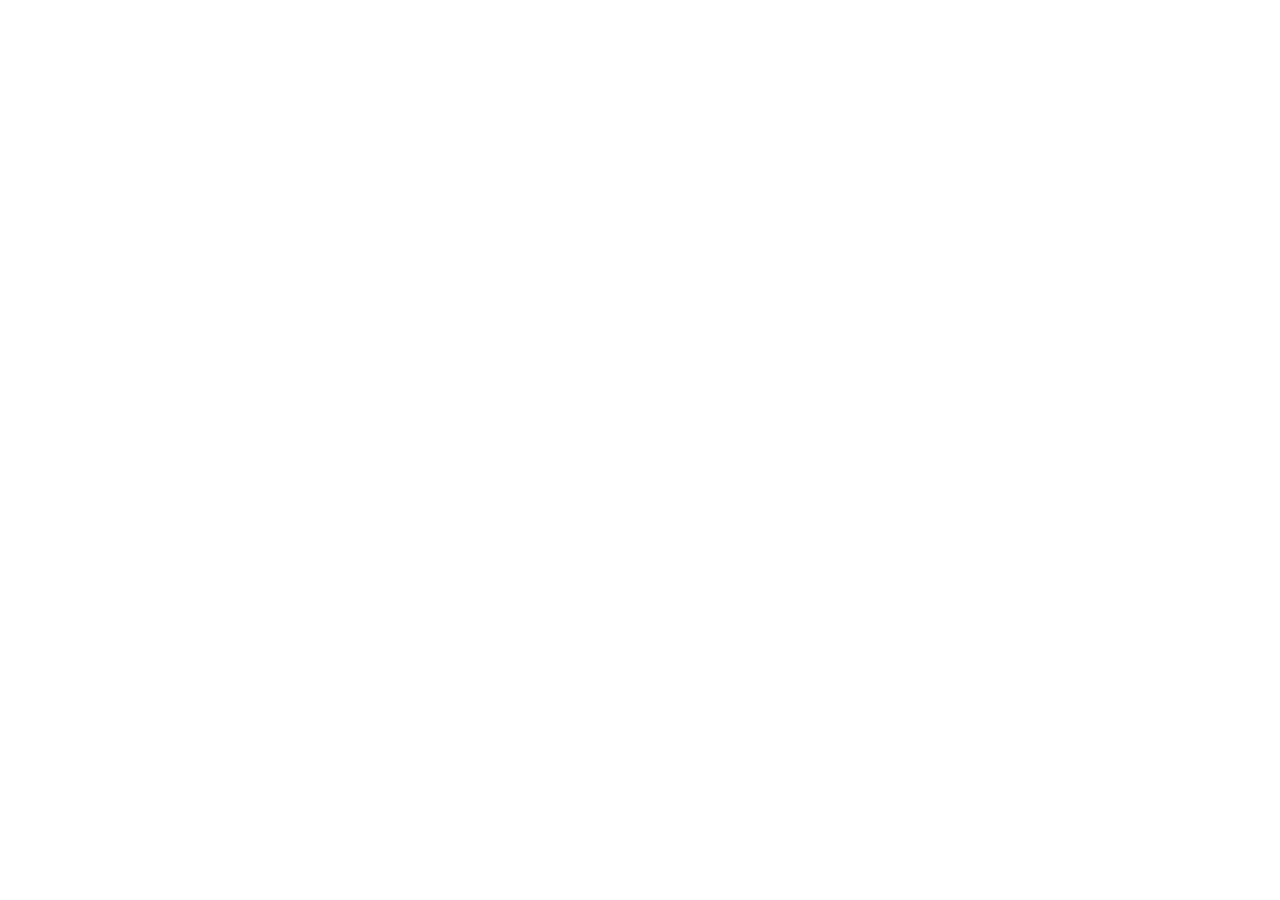
==== Página Inicial/index.html @ a0f32b7b "feat: index and style" ====
<!DOCTYPE html>
<html lang="pt-br">
<head>
    <meta charset="UTF-8">
    <meta name="viewport" content="width=device-width, initial-scale=1.0">
    <title>Rampagers of Shangri-la</title>

    <link rel="stylesheet" href="https://cdn.jsdelivr.net/npm/bootstrap@5.3.8/dist/css/bootstrap.min.css">
    <link rel="stylesheet" href="./style.css">
</head>
<body>
    <header>
    </header>
    
    <body>
    </body>

    <script src="./script.js"></script>
    <script src="https://cdn.jsdelivr.net/npm/bootstrap@5.3.8/dist/js/bootstrap.bundle.min.js"></script>
</body>
</html>
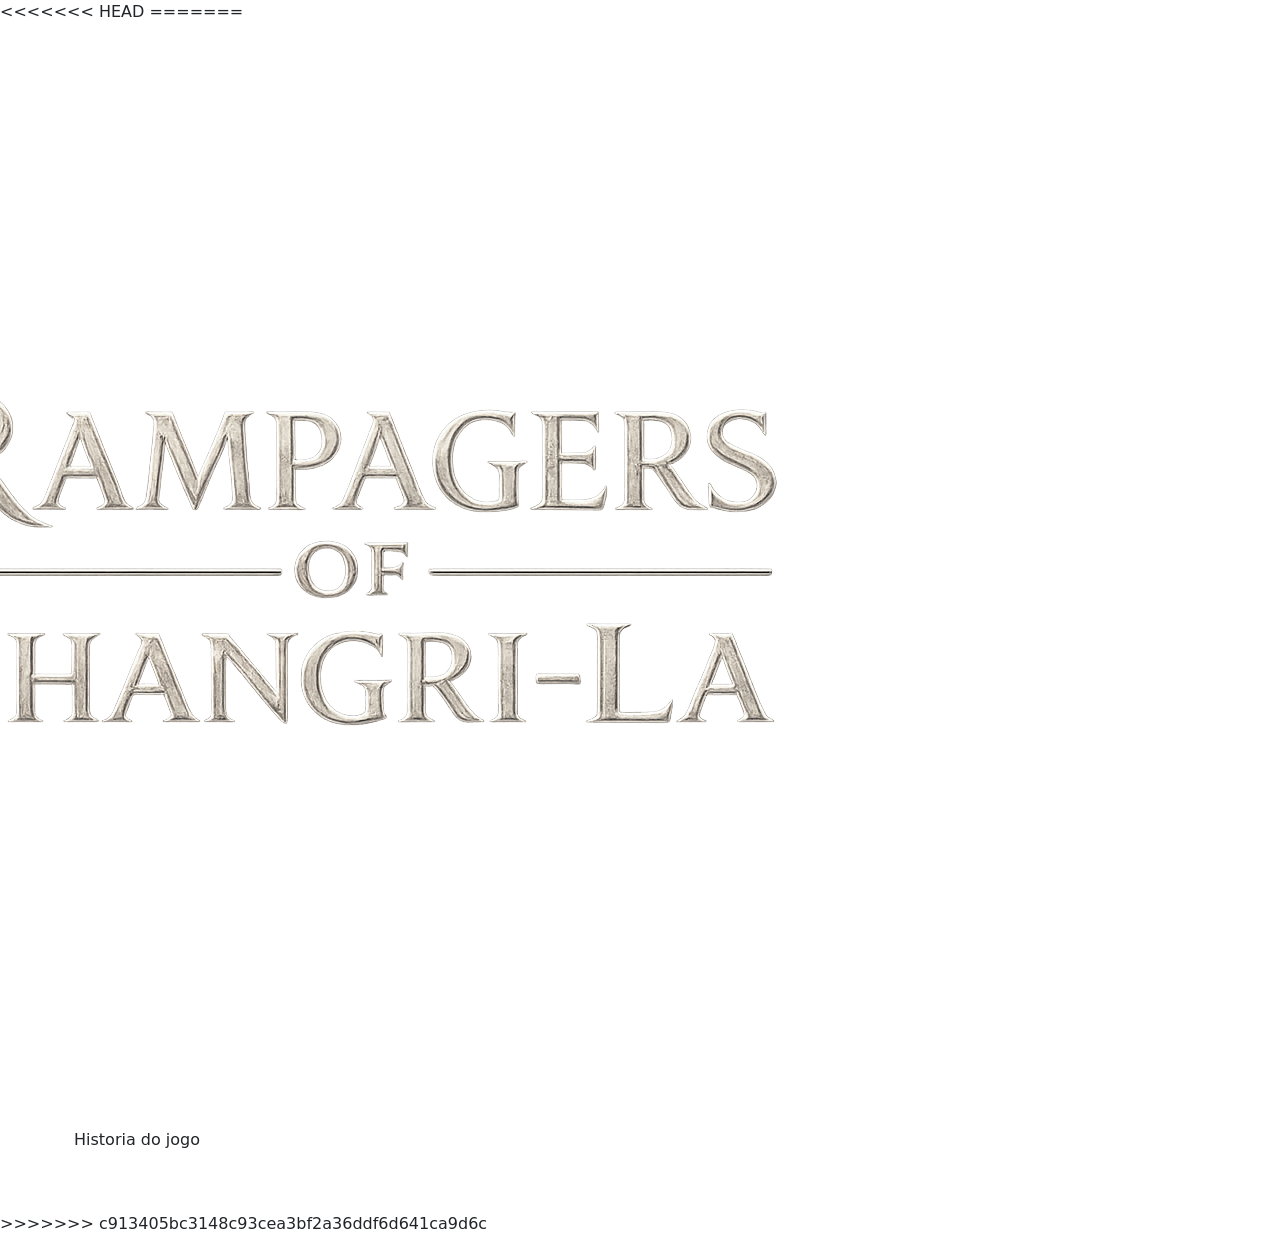
==== commit 8e5d57df: "Merge branch 'main' of https://github.com/Gustavock22/Rampagers-of-Shangri-la" ====
--- a/Página Inicial/index.html
+++ b/Página Inicial/index.html
@@ -13,6 +13,17 @@
     </header>
     
     <body>
+<<<<<<< HEAD
+=======
+        <div class="container">
+            <div class="conteudo">
+                <div class="titulo">
+                    <img class="titulo-logo" src="../Assets/img/Logo_RampegesOfShangri-la.png" alt="">
+                    <span>Historia do jogo</span>
+                </div>
+            </div>
+        </div>
+>>>>>>> c913405bc3148c93cea3bf2a36ddf6d641ca9d6c
     </body>
 
     <script src="./script.js"></script>
--- a/Página Inicial/style.css
+++ b/Página Inicial/style.css
@@ -0,0 +1,27 @@
+.container{
+    margin: 0;
+    display: grid;
+    grid-template-columns: 250px 1fr;
+    grid-template-rows: 80px 1fr 60px;
+
+    grid-template-areas: 
+        "header header"
+        "conteudo titulo"
+        "footer footer";
+}
+
+.conteudo{
+    display: flex;
+    grid-area: conteudo;
+    justify-content: center;
+    align-items: center;
+}
+.titulo{
+    display: flex;
+    grid-area: titulo;
+    flex-direction: column;
+    justify-content: center;
+    align-items: center;
+
+    
+}
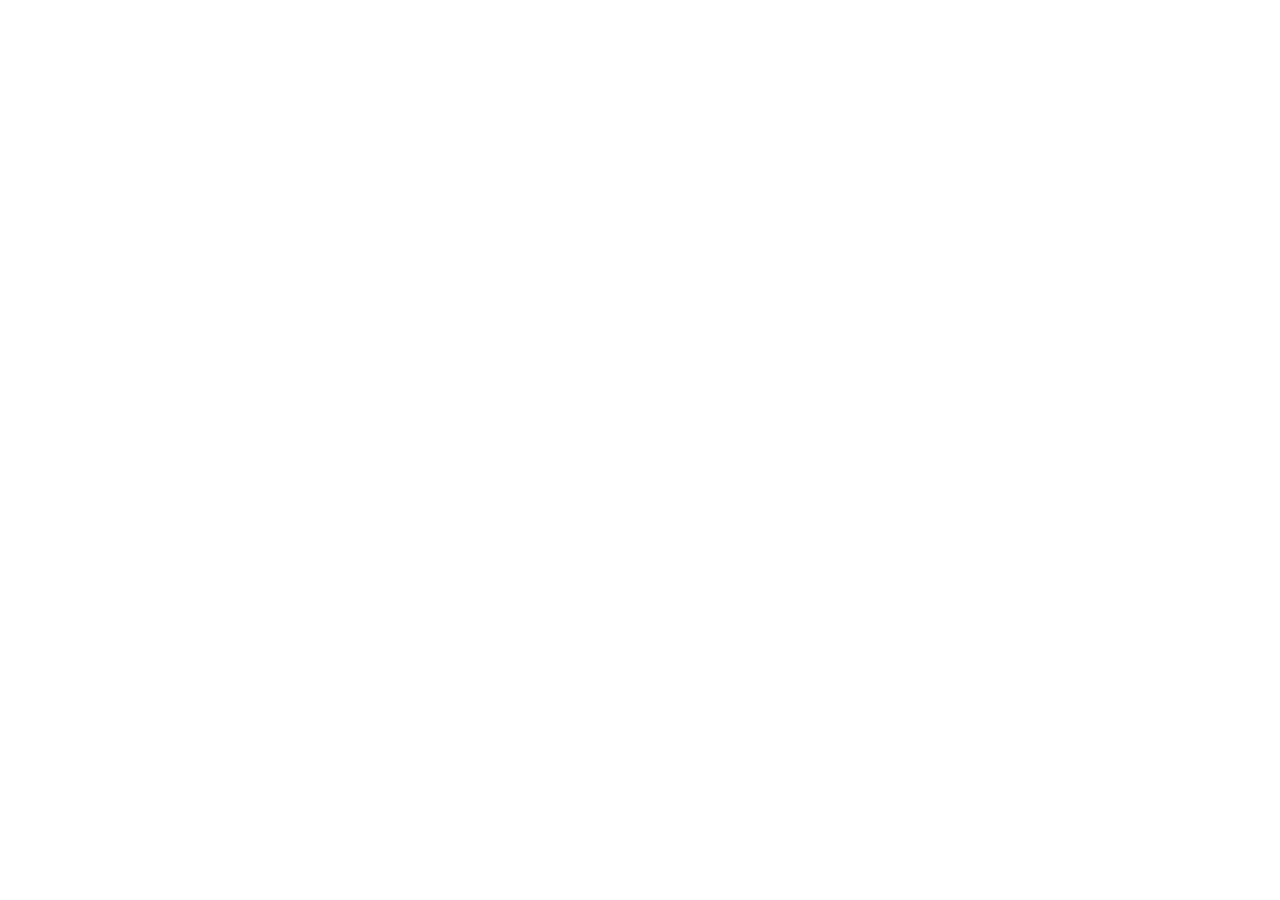
==== commit a0f01378: "feat: index and style" ====
--- a/Página Inicial/index.html
+++ b/Página Inicial/index.html
@@ -13,17 +13,6 @@
     </header>
     
     <body>
-<<<<<<< HEAD
-=======
-        <div class="container">
-            <div class="conteudo">
-                <div class="titulo">
-                    <img class="titulo-logo" src="../Assets/img/Logo_RampegesOfShangri-la.png" alt="">
-                    <span>Historia do jogo</span>
-                </div>
-            </div>
-        </div>
->>>>>>> c913405bc3148c93cea3bf2a36ddf6d641ca9d6c
     </body>
 
     <script src="./script.js"></script>
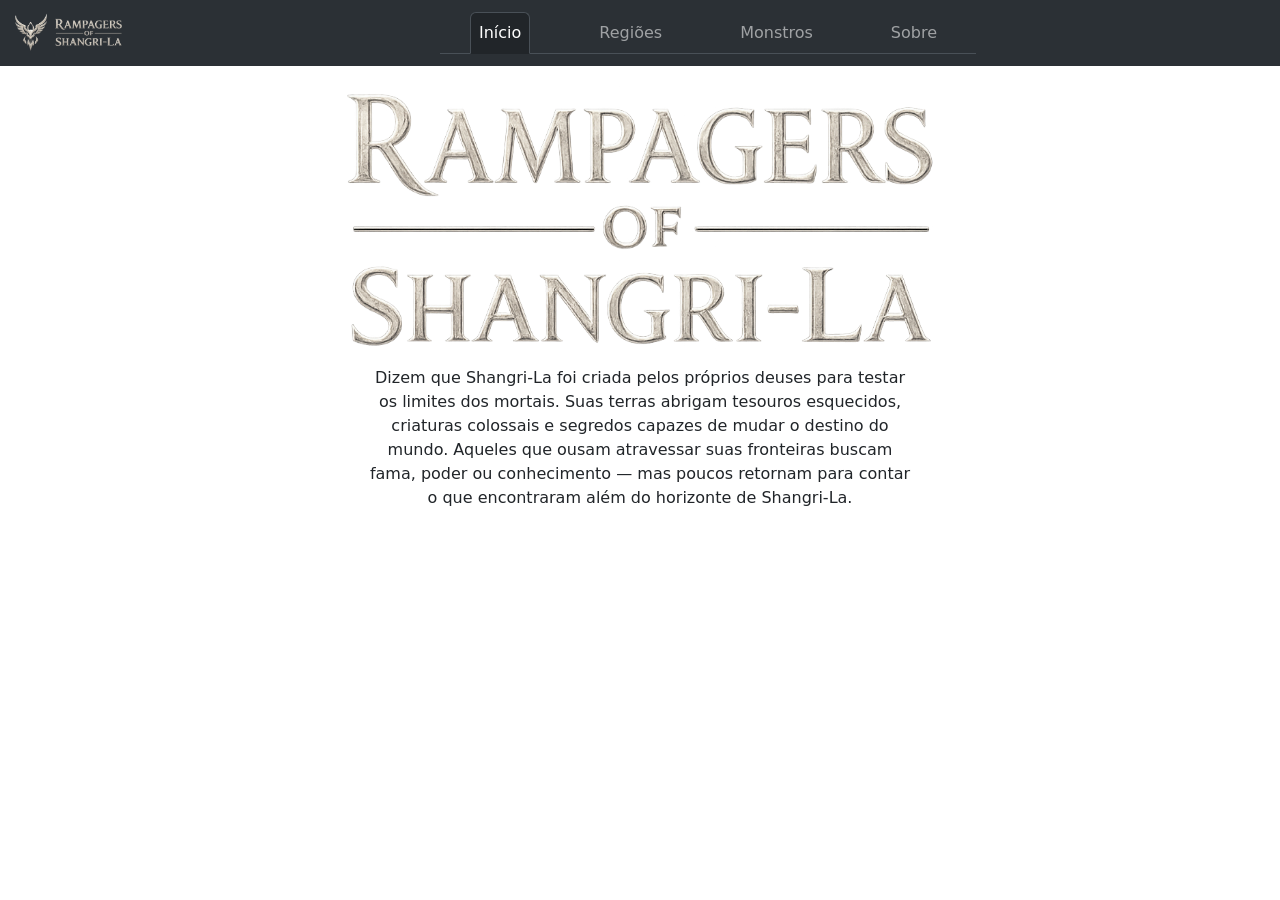
==== commit 1fa4345d: "feat: NavBar and 10% of Body" ====
--- a/Página Inicial/index.html
+++ b/Página Inicial/index.html
@@ -10,9 +10,53 @@
 </head>
 <body>
     <header>
+        <nav class="navbar navbar-expand-lg bg-body-tertiary" data-bs-theme="dark">
+            <div class="container-fluid">
+              <a class="navbar-brand" href="#"><img class="nav-logo" src="./Assets/img/Logo_RampegesOfShangri-la.png" alt="Rampeges Of Shangri-la"></a>
+              <button class="navbar-toggler" type="button" data-bs-toggle="collapse" data-bs-target="#navbarNav" aria-controls="navbarNav" aria-expanded="false" aria-label="Toggle navigation">
+                <span class="navbar-toggler-icon"></span>
+              </button>
+              <div class="collapse navbar-collapse justify-content-center" id="navbarNav">
+                <ul class="navbar-nav nav-tabs">
+                  <li class="nav-item m-nav-itens">
+                    <a class="nav-link active" aria-current="page" href="#inicio">Início</a>
+                  </li>
+                  <li class="nav-item m-nav-itens">
+                    <a class="nav-link" href="#regioes">Regiões</a>
+                  </li>
+                  <li class="nav-item m-nav-itens">
+                    <a class="nav-link" href="#monstros">Monstros</a>
+                  </li>
+                  <li class="nav-item m-nav-itens">
+                    <a class="nav-link" href="#sobre">Sobre</a>
+                  </li>
+                </ul>
+              </div>
+            </div>
+          </nav>
     </header>
     
     <body>
+        <section id="inicio">
+            <div class="container">
+                <div class="d-titulo-inicio">
+                    <img class="titulo-inicio" src="./Assets/img/Titulo_RampegesOfShangri-la.png" alt="">
+                </div>
+                <div class="row">
+                    <div class="col-3"></div>
+                    <p class="descricao-inicio col-6">
+                        Dizem que Shangri-La foi criada pelos próprios deuses para testar os limites dos mortais.
+                        Suas terras abrigam tesouros esquecidos, criaturas colossais e segredos capazes de mudar o destino do mundo.
+                        Aqueles que ousam atravessar suas fronteiras buscam fama, poder ou conhecimento
+                         — mas poucos retornam para contar o que encontraram além do horizonte de Shangri-La. 
+
+                    </p>
+                    <div class="col-3"></div>
+                </div>
+
+
+            </div>
+        </section>
     </body>
 
     <script src="./script.js"></script>
--- a/Página Inicial/style.css
+++ b/Página Inicial/style.css
@@ -0,0 +1,24 @@
+.m-nav-itens{
+    margin-left: 30px;
+    margin-right: 30px;
+}
+
+.nav-logo{
+    height: 40px;
+    width: 120px;
+    margin: 0;
+}
+
+.d-titulo-inicio{
+    justify-content: center;
+    display: flex;
+}
+
+.titulo-inicio{
+    height: 300px;
+    width: 600px;
+}
+
+.descricao-inicio{
+    text-align:center;
+}
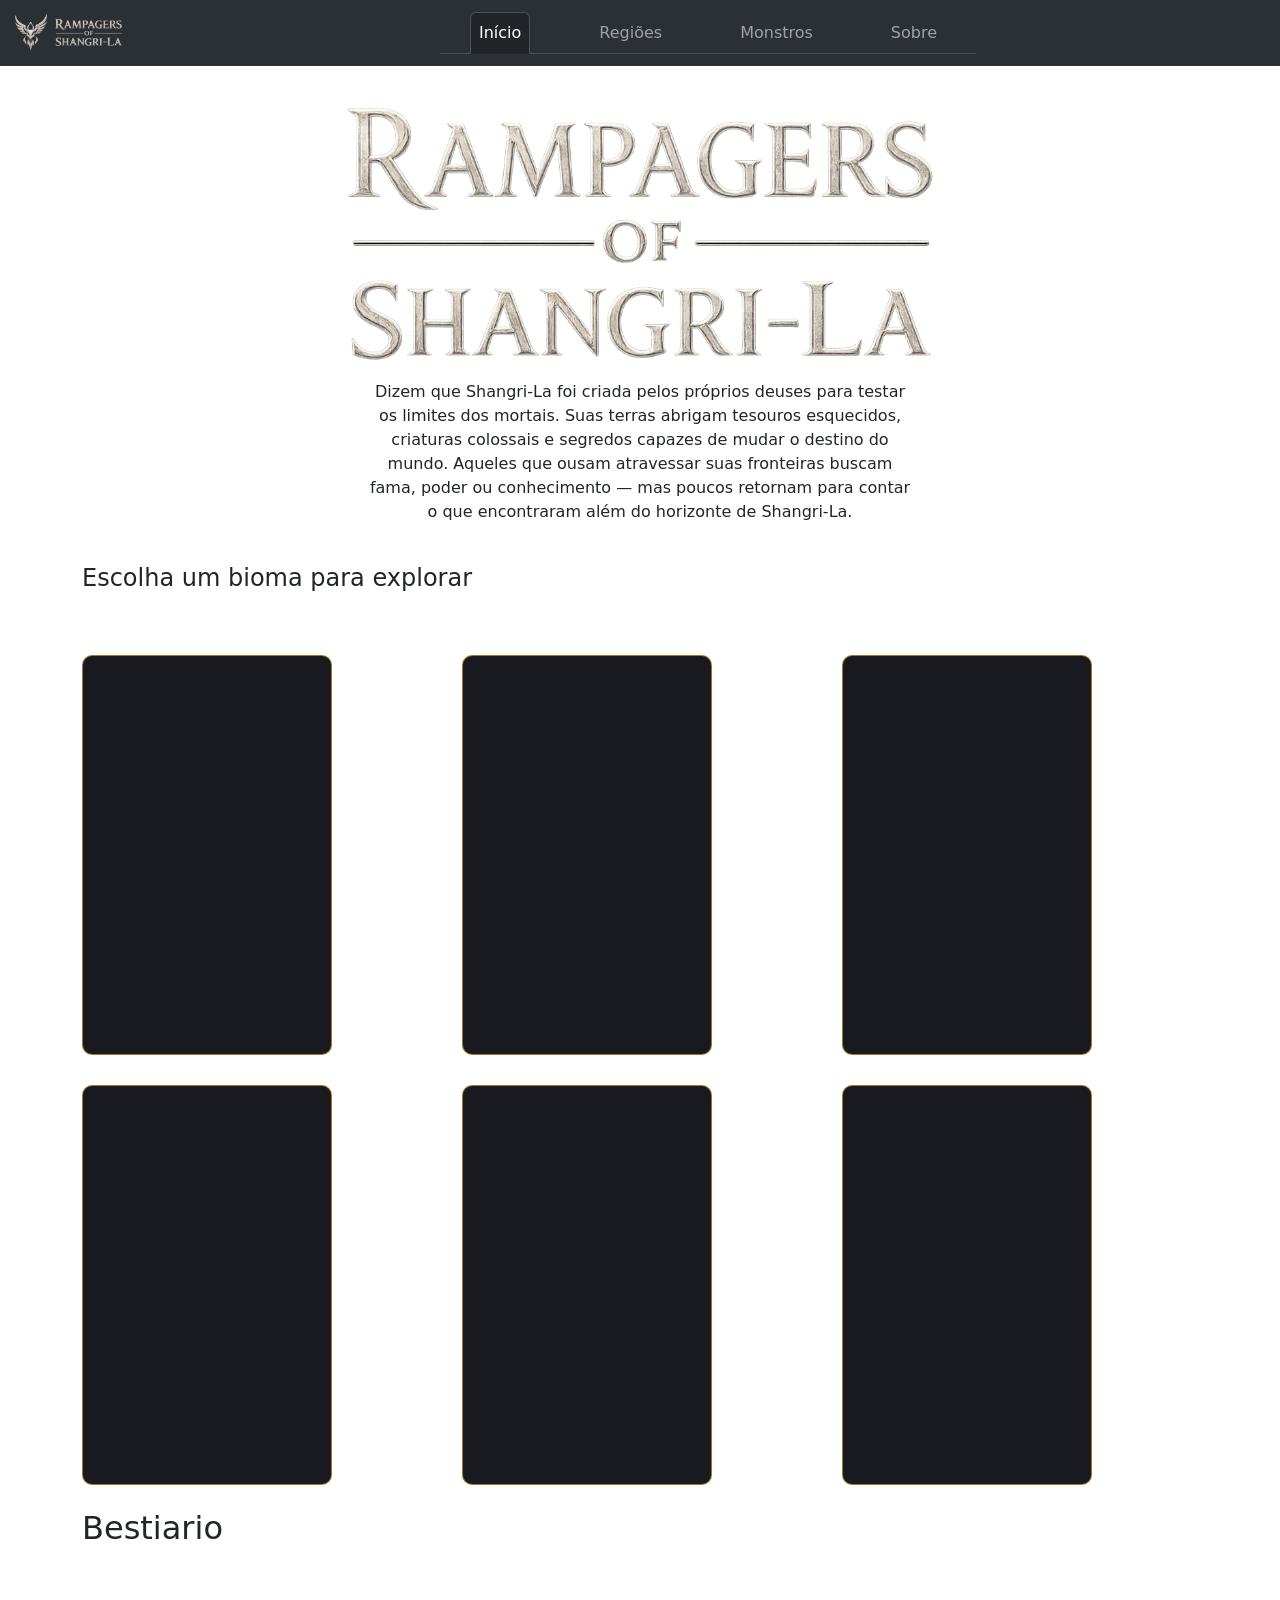
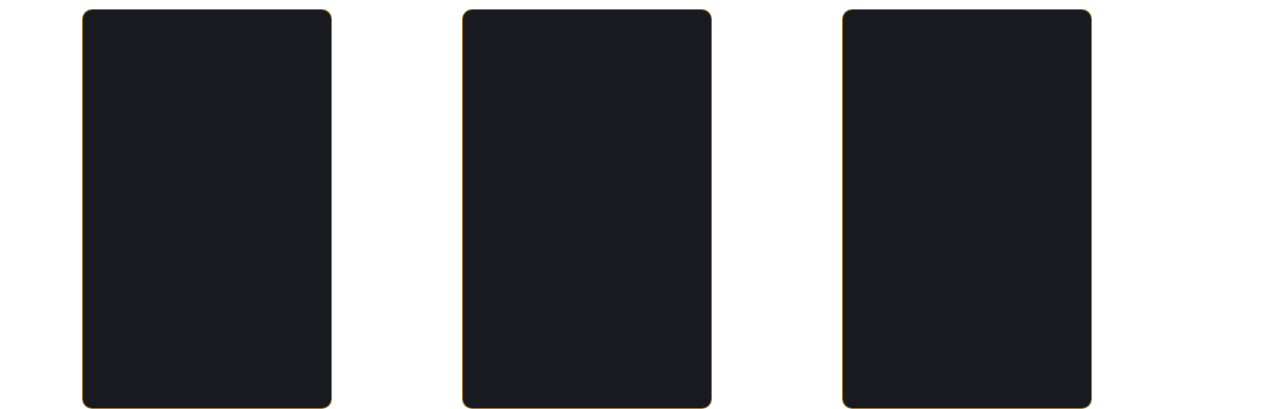
==== commit 29624fb6: "feat: 60% of body HTML" ====
--- a/Página Inicial/index.html
+++ b/Página Inicial/index.html
@@ -10,7 +10,7 @@
 </head>
 <body>
     <header>
-        <nav class="navbar navbar-expand-lg bg-body-tertiary" data-bs-theme="dark">
+        <nav class="navbar navbar-expand-lg bg-body-tertiary fixed-top" data-bs-theme="dark">
             <div class="container-fluid">
               <a class="navbar-brand" href="#"><img class="nav-logo" src="./Assets/img/Logo_RampegesOfShangri-la.png" alt="Rampeges Of Shangri-la"></a>
               <button class="navbar-toggler" type="button" data-bs-toggle="collapse" data-bs-target="#navbarNav" aria-controls="navbarNav" aria-expanded="false" aria-label="Toggle navigation">
@@ -35,12 +35,14 @@
             </div>
           </nav>
     </header>
+
+    <div class="espacamento"></div>
     
     <body>
         <section id="inicio">
             <div class="container">
                 <div class="d-titulo-inicio">
-                    <img class="titulo-inicio" src="./Assets/img/Titulo_RampegesOfShangri-la.png" alt="">
+                    <img class="titulo-inicio" src="./Assets/img/Titulo_RampegesOfShangri-la.png" alt="Rampagers Of Shangri-La">
                 </div>
                 <div class="row">
                     <div class="col-3"></div>
@@ -49,12 +51,79 @@
                         Suas terras abrigam tesouros esquecidos, criaturas colossais e segredos capazes de mudar o destino do mundo.
                         Aqueles que ousam atravessar suas fronteiras buscam fama, poder ou conhecimento
                          — mas poucos retornam para contar o que encontraram além do horizonte de Shangri-La. 
-
                     </p>
                     <div class="col-3"></div>
                 </div>
+            </div>
+        </section>
+        <section id="regioes">
+            <div class="container">
+                <div class="d-titulo-regioes">
+                    <img class="left-titulo-regioes" src="" alt="">
+                    <h4 class="titulo-regioes">Escolha um bioma para explorar</h4>
+                    <img class="right-titulo-regioes" src="" alt="">
+                </div>
+                <div class="row justify-content-center">
+                    <div class="col-4">
+                        <div class="card-monstro">
 
+                        </div>
+                    </div>
+                    <div class="col-4">
+                        <div class="card-monstro">
 
+                        </div>
+                    </div>
+                    <div class="col-4">
+                        <div class="card-monstro">
+
+                        </div>
+                    </div>
+                </div>
+                <div class="row justify-content-center">
+                    <div class="col-4">
+                        <div class="card-monstro">
+
+                        </div>
+                    </div>
+                    <div class="col-4">
+                        <div class="card-monstro">
+
+                        </div>
+                    </div>
+                    <div class="col-4">
+                        <div class="card-monstro">
+
+                        </div>
+                    </div>
+                </div>
+            </div>
+        </section>
+        <section id="Monstros">
+            <div class="container">
+                <div class="d-titulo-monstros">
+                    <img class="left-titulo-monstros" src="" alt="">
+                    <h2 class="titulo-monstros">Bestiario</h2>
+                    <img class="right-titulo-monstros" src="" alt="">
+                </div>
+                <div class="row justify-content-center">
+                    <div class="col-4">
+                        <div class="card-monstro">
+
+                        </div>
+                    </div>
+                    <div class="col-4">
+                        <div class="card-monstro">
+
+                        </div>
+                    </div>
+                    <div class="col-4">
+                        <div class="card-monstro">
+
+                        </div>
+                    </div>
+                </div>
+                
             </div>
         </section>
     </body>
--- a/Página Inicial/style.css
+++ b/Página Inicial/style.css
@@ -21,4 +21,27 @@
 
 .descricao-inicio{
     text-align:center;
+}
+
+.espacamento{
+    margin: 80px;
+}
+
+#inicio{
+    scroll-margin-top: 80px;
+}
+
+.card-monstro{
+    background-color: #0c0d14f1;
+    width: 250px;
+    height: 400px;
+
+    display: flex;
+    justify-content: flex-end;
+
+    margin-top: 30px;
+    margin-right: 30px;
+
+    border-radius: 10px;
+    border: 1px solid #c8912ac9;
 }
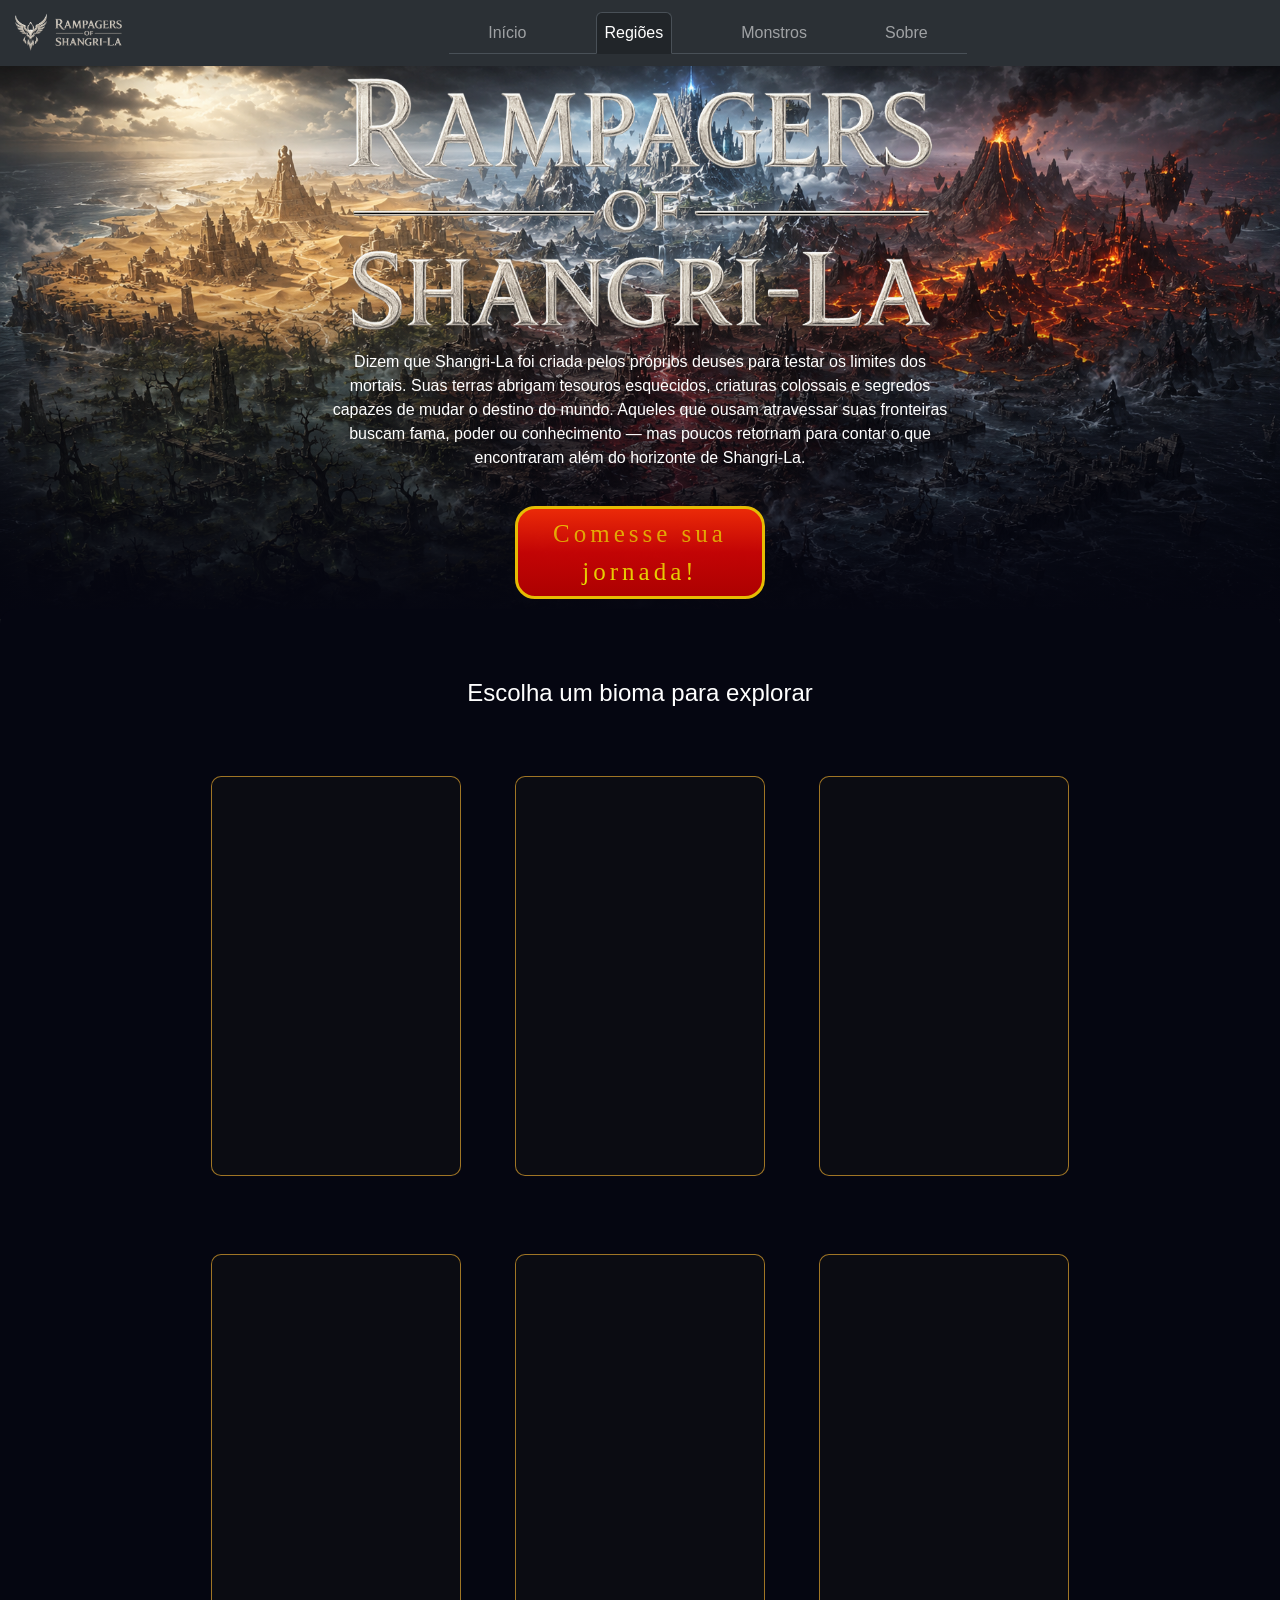
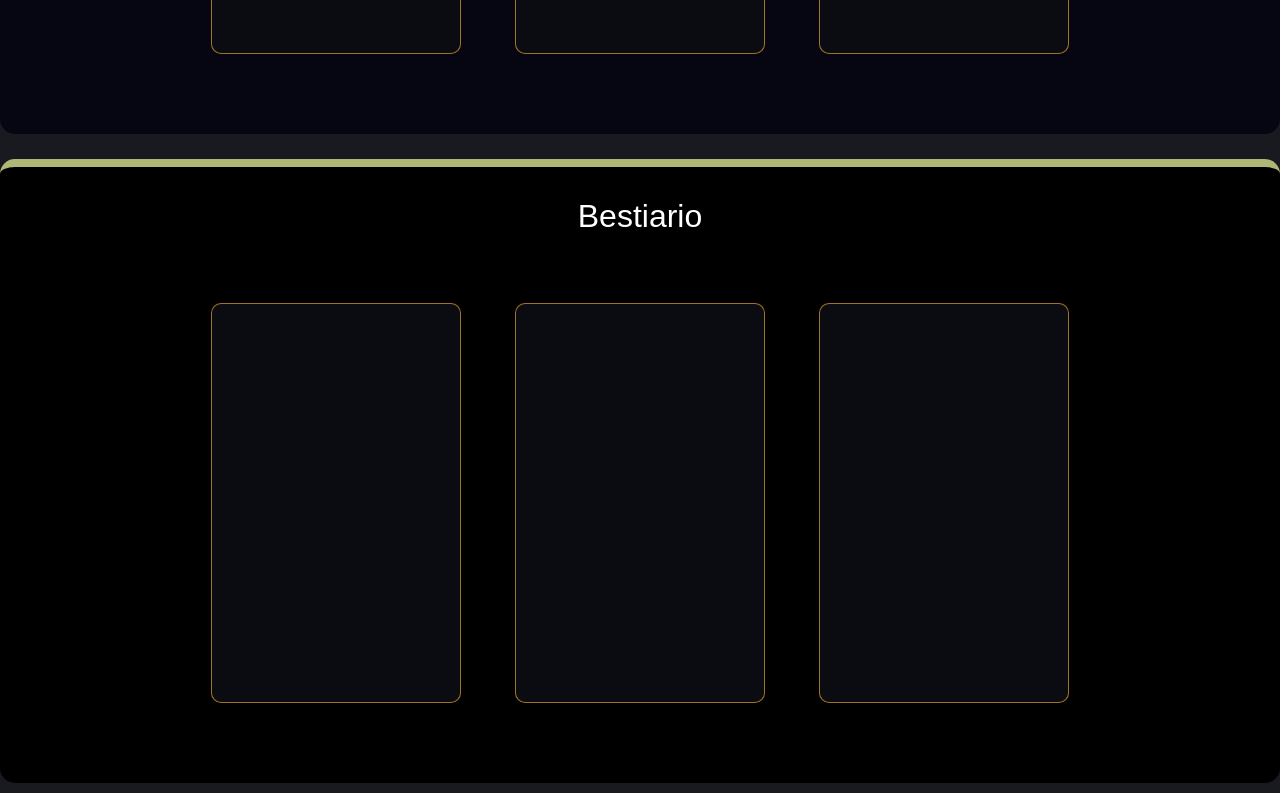
==== commit 77bb78bd: "feat: concluido 70 % da pagina inicial criado sessao bestiario. ajustado a hero. implementado JS da " ====
--- a/Página Inicial/index.html
+++ b/Página Inicial/index.html
@@ -19,16 +19,16 @@
               <div class="collapse navbar-collapse justify-content-center" id="navbarNav">
                 <ul class="navbar-nav nav-tabs">
                   <li class="nav-item m-nav-itens">
-                    <a class="nav-link active" aria-current="page" href="#inicio">Início</a>
+                    <a class="nav-link active" aria-current="page" id="inicioNav" href="#inicio" >Início</a>
                   </li>
                   <li class="nav-item m-nav-itens">
-                    <a class="nav-link" href="#regioes">Regiões</a>
+                    <a class="nav-link" id="regioesNav" href="#regioes" >Regiões</a>
                   </li>
                   <li class="nav-item m-nav-itens">
-                    <a class="nav-link" href="#monstros">Monstros</a>
+                    <a class="nav-link" id="monstrosNav" href="#monstros" >Monstros</a>
                   </li>
                   <li class="nav-item m-nav-itens">
-                    <a class="nav-link" href="#sobre">Sobre</a>
+                    <a class="nav-link" id="sobreNav" href="#sobre" >Sobre</a>
                   </li>
                 </ul>
               </div>
@@ -40,22 +40,25 @@
     
     <body>
         <section id="inicio">
-            <div class="container">
-                <div class="d-titulo-inicio">
-                    <img class="titulo-inicio" src="./Assets/img/Titulo_RampegesOfShangri-la.png" alt="Rampagers Of Shangri-La">
-                </div>
-                <div class="row">
-                    <div class="col-3"></div>
-                    <p class="descricao-inicio col-6">
-                        Dizem que Shangri-La foi criada pelos próprios deuses para testar os limites dos mortais.
-                        Suas terras abrigam tesouros esquecidos, criaturas colossais e segredos capazes de mudar o destino do mundo.
-                        Aqueles que ousam atravessar suas fronteiras buscam fama, poder ou conhecimento
-                         — mas poucos retornam para contar o que encontraram além do horizonte de Shangri-La. 
-                    </p>
-                    <div class="col-3"></div>
+            <div class="d-titulo-inicio">
+                <img class="titulo-inicio" src="./Assets/img/Titulo_RampegesOfShangri-la.png" alt="Rampagers Of Shangri-La">
+            </div>
+            <div class="row">
+                <div class="col-3"></div>
+                <p class="descricao-inicio col-6">
+                    Dizem que Shangri-La foi criada pelos próprios deuses para testar os limites dos mortais.
+                    Suas terras abrigam tesouros esquecidos, criaturas colossais e segredos capazes de mudar o destino do mundo.
+                    Aqueles que ousam atravessar suas fronteiras buscam fama, poder ou conhecimento
+                    — mas poucos retornam para contar o que encontraram além do horizonte de Shangri-La. 
+                </p>
+                <div class="col-3"></div>
+            </div>
+            <div class="justify-content-center d-flex">
+                <div class="d-btn-explorar justify-content-center d-flex">
+                    <a class="btn btn-primary" id="btn-explorar" href="">Comesse sua jornada!</a>
                 </div>
             </div>
-        </section>
+            </section>
         <section id="regioes">
             <div class="container">
                 <div class="d-titulo-regioes">
@@ -63,63 +66,67 @@
                     <h4 class="titulo-regioes">Escolha um bioma para explorar</h4>
                     <img class="right-titulo-regioes" src="" alt="">
                 </div>
-                <div class="row justify-content-center">
-                    <div class="col-4">
-                        <div class="card-monstro">
-
+                <div class="container-regioes d-flex justify-content-center gap-5 flex-wrap">                    
+                    <div class="row justify-content-center">
+                        <div class="col-4">
+                            <div class="card-regiao card">
+                                
+                            </div>
+                        </div>
+                        <div class="col-4">
+                            <div class="card-regiao card">
+                                
+                            </div>
+                        </div>
+                        <div class="col-4">
+                            <div class="card-regiao card">
+                                
+                            </div>
                         </div>
                     </div>
-                    <div class="col-4">
-                        <div class="card-monstro">
-
+                    <div class="row justify-content-center">
+                        <div class="col-4">
+                            <div class="card-regiao card">
+                                
+                            </div>
                         </div>
-                    </div>
-                    <div class="col-4">
-                        <div class="card-monstro">
-
+                        <div class="col-4">
+                            <div class="card-regiao card">
+                                
+                            </div>
                         </div>
-                    </div>
-                </div>
-                <div class="row justify-content-center">
-                    <div class="col-4">
-                        <div class="card-monstro">
-
-                        </div>
-                    </div>
-                    <div class="col-4">
-                        <div class="card-monstro">
-
-                        </div>
-                    </div>
-                    <div class="col-4">
-                        <div class="card-monstro">
-
+                        <div class="col-4">
+                            <div class="card-regiao card">
+                                
+                            </div>
                         </div>
                     </div>
                 </div>
             </div>
         </section>
-        <section id="Monstros">
+        <section id="monstros">
             <div class="container">
                 <div class="d-titulo-monstros">
                     <img class="left-titulo-monstros" src="" alt="">
                     <h2 class="titulo-monstros">Bestiario</h2>
                     <img class="right-titulo-monstros" src="" alt="">
                 </div>
-                <div class="row justify-content-center">
-                    <div class="col-4">
-                        <div class="card-monstro">
-
+                <div class="container-monstros d-flex justify-content-center gap-5 flex-wrap">
+                    <div class="row justify-content-center">
+                        <div class="col-4">
+                            <div class="card-monstro card">
+                                
+                            </div>
                         </div>
-                    </div>
-                    <div class="col-4">
-                        <div class="card-monstro">
-
+                        <div class="col-4">
+                            <div class="card-monstro card">
+                                
+                            </div>
                         </div>
-                    </div>
-                    <div class="col-4">
-                        <div class="card-monstro">
-
+                        <div class="col-4">
+                            <div class="card-monstro card">
+                                
+                            </div>
                         </div>
                     </div>
                 </div>
--- a/Página Inicial/style.css
+++ b/Página Inicial/style.css
@@ -1,3 +1,9 @@
+body{
+    background-color: #0c0d14f1;
+    color: white;
+    font-family: 'Segoe UI', Tahoma, Geneva, Verdana, sans-serif;
+}
+
 .m-nav-itens{
     margin-left: 30px;
     margin-right: 30px;
@@ -10,6 +16,8 @@
 }
 
 .d-titulo-inicio{
+    position: relative;
+    z-index: 1;
     justify-content: center;
     display: flex;
 }
@@ -20,15 +28,138 @@
 }
 
 .descricao-inicio{
+    position: relative;
+    z-index: 1;
     text-align:center;
 }
 
 .espacamento{
-    margin: 80px;
+    margin: 50px;
+}
+
+#inicio::before {
+  content: "";
+  position: absolute;
+  inset: 0;
+  background: linear-gradient(to top, rgb(5, 6, 17), transparent 60%);
+}
+
+.hero::after {
+  content: "";
+  position: absolute;
+  inset: 0;
+  background: radial-gradient(circle, transparent 40%, rgb(5, 6, 17));
 }
 
 #inicio{
+    position: relative;
+    z-index: 0;
+    background-image: url('./Assets/img/backgroudPaginaInicial.png');
+    background-size: cover;
     scroll-margin-top: 80px;
+    justify-content: center;
+    display: inline-block;
+}
+
+.d-btn-explorar{
+    z-index: 1;
+    position: relative;
+    width: 250px;
+    margin: 20px;
+    background:linear-gradient(
+    to bottom,
+    #eb2a08,
+    #d10404ec, 
+    #ad0101  
+  );
+    border:#e6bc03 3px solid;
+
+    border-radius: 20px;
+}
+
+#btn-explorar{
+    width: 200px;
+    font-size: 25px;
+    border: none;
+    font-family: 'Cinzel', serif;
+    letter-spacing: 4px;
+    background: linear-gradient(
+    to bottom,
+    #ffd105,
+    #dfac05ec, 
+    #e6bc03,  
+    #e9fa00  
+  );
+  -webkit-background-clip: text;
+  -webkit-text-fill-color: transparent;
+  background-clip: text;
+}
+
+.card{
+    transition: 0.3s;
+}
+
+.card:hover{
+    transform: scale(1.05);
+}
+
+#regioes{
+    position: relative;
+    z-index: 1;
+    background-color: rgb(5, 6, 17);
+    scroll-margin-top: 80px;
+    padding-top: 30px;
+    padding-bottom: 80px;
+    margin-bottom: 25px;
+    margin-top: -10px;
+    border-radius: 15px;
+
+    justify-content: center;
+    align-items: center;
+    display: flex;
+}
+
+.d-titulo-regioes{
+    justify-content: center;
+    display: flex;
+    padding-top: 40px;
+    padding-bottom: 30px;
+}
+
+.card-regiao{
+    background-color: #0c0d14f1;
+    width: 250px;
+    height: 400px;
+
+    display: flex;
+    justify-content: flex-end;
+
+    margin-top: 30px;
+    margin-right: 15px;
+    margin-left: 15px;
+
+    border-radius: 10px;
+    border: 1px solid #c8912ac9;
+}
+
+#monstros{
+    background-color: black;
+    scroll-margin-top: 80px;
+    padding-top: 30px;
+    padding-bottom: 80px;
+    margin-bottom: 10px;
+    border-top: 8px solid #dfe796c9;
+    border-radius: 15px;
+
+    justify-content: center;
+    align-items: center;
+    display: flex;
+}
+
+.d-titulo-monstros{
+    justify-content: center;
+    display: flex;
+    padding-bottom: 30px;
 }
 
 .card-monstro{
@@ -40,8 +171,12 @@
     justify-content: flex-end;
 
     margin-top: 30px;
-    margin-right: 30px;
+    margin-right: 15px;
+    margin-left: 15px;
 
     border-radius: 10px;
     border: 1px solid #c8912ac9;
-}+}
+
+
+
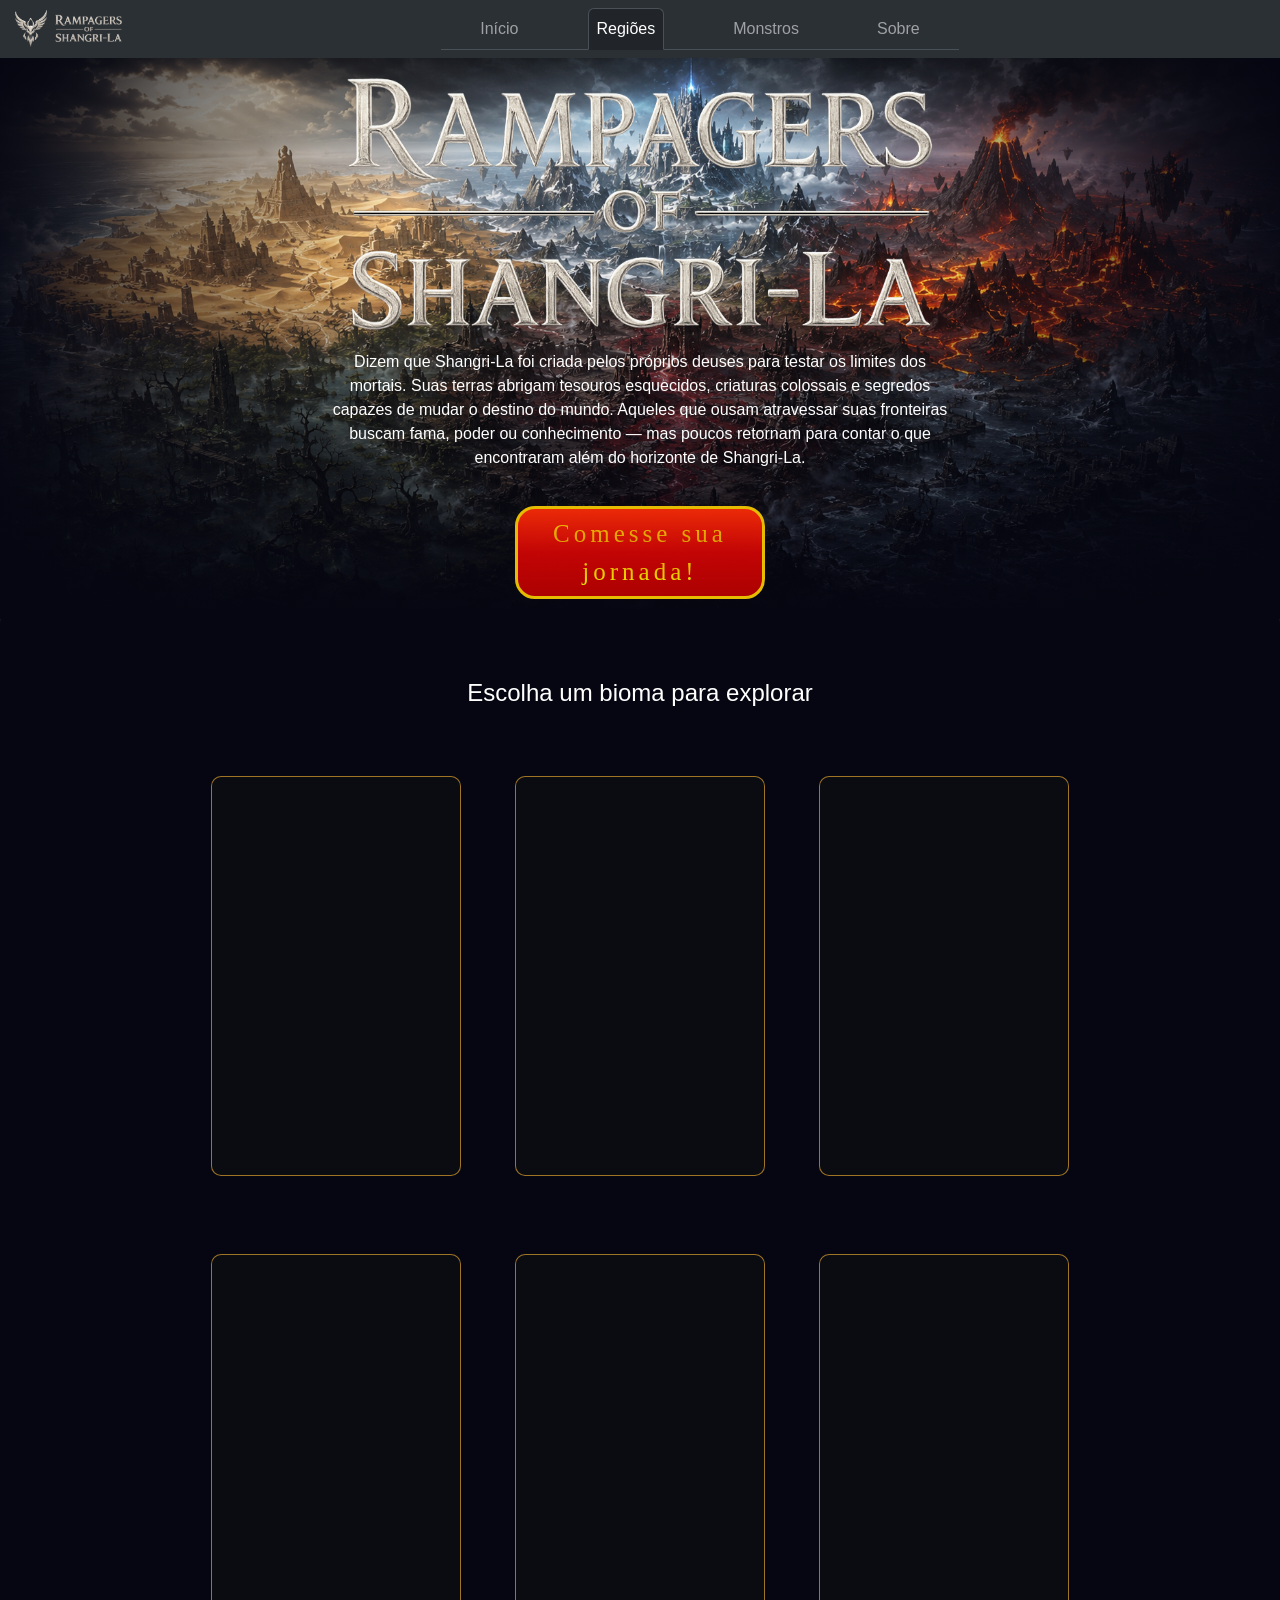
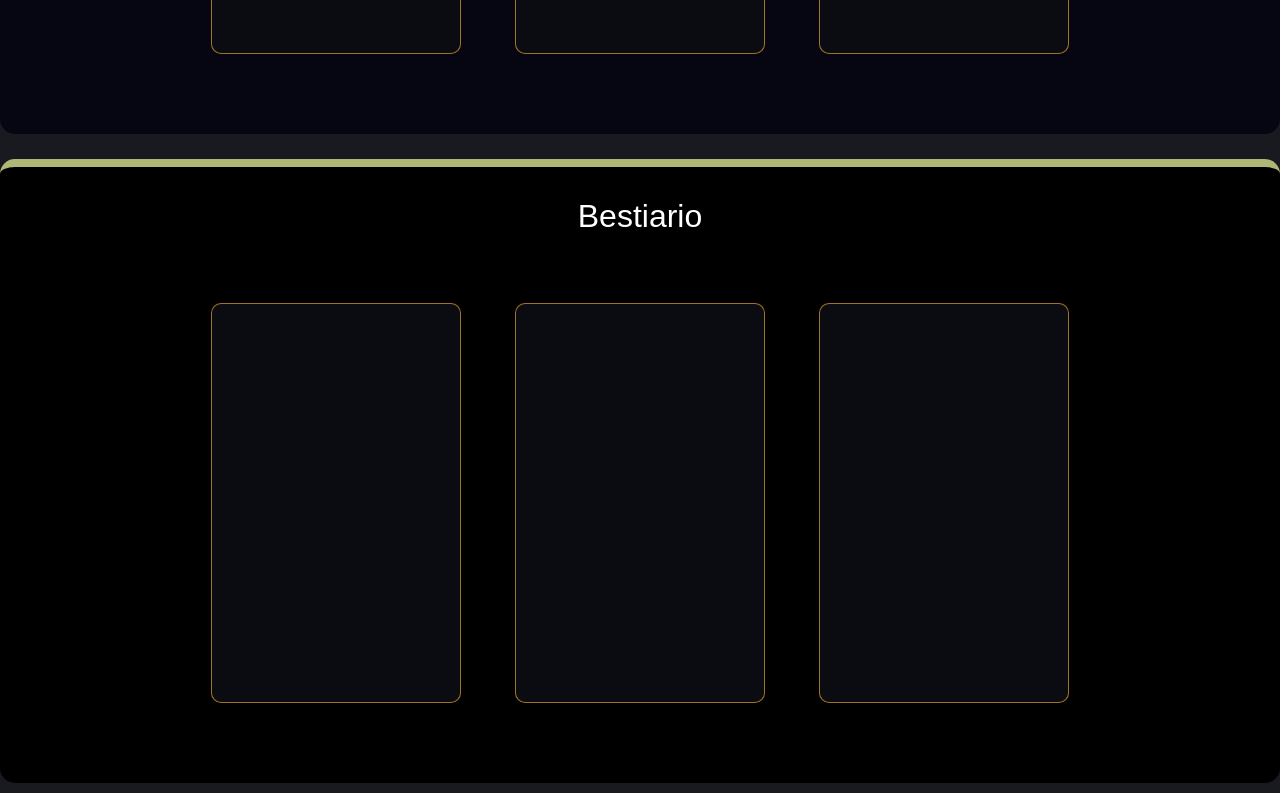
==== commit 74a5cf02: "feat: correção do titulo" ====
--- a/Página Inicial/index.html
+++ b/Página Inicial/index.html
@@ -12,7 +12,7 @@
     <header>
         <nav class="navbar navbar-expand-lg bg-body-tertiary fixed-top" data-bs-theme="dark">
             <div class="container-fluid">
-              <a class="navbar-brand" href="#"><img class="nav-logo" src="./Assets/img/Logo_RampegesOfShangri-la.png" alt="Rampeges Of Shangri-la"></a>
+              <img class="nav-logo" src="./Assets/img/Logo_RampegesOfShangri-la.png" alt="Rampeges Of Shangri-la">
               <button class="navbar-toggler" type="button" data-bs-toggle="collapse" data-bs-target="#navbarNav" aria-controls="navbarNav" aria-expanded="false" aria-label="Toggle navigation">
                 <span class="navbar-toggler-icon"></span>
               </button>
@@ -39,7 +39,7 @@
     <div class="espacamento"></div>
     
     <body>
-        <section id="inicio">
+        <section class="hero" id="inicio">
             <div class="d-titulo-inicio">
                 <img class="titulo-inicio" src="./Assets/img/Titulo_RampegesOfShangri-la.png" alt="Rampagers Of Shangri-La">
             </div>
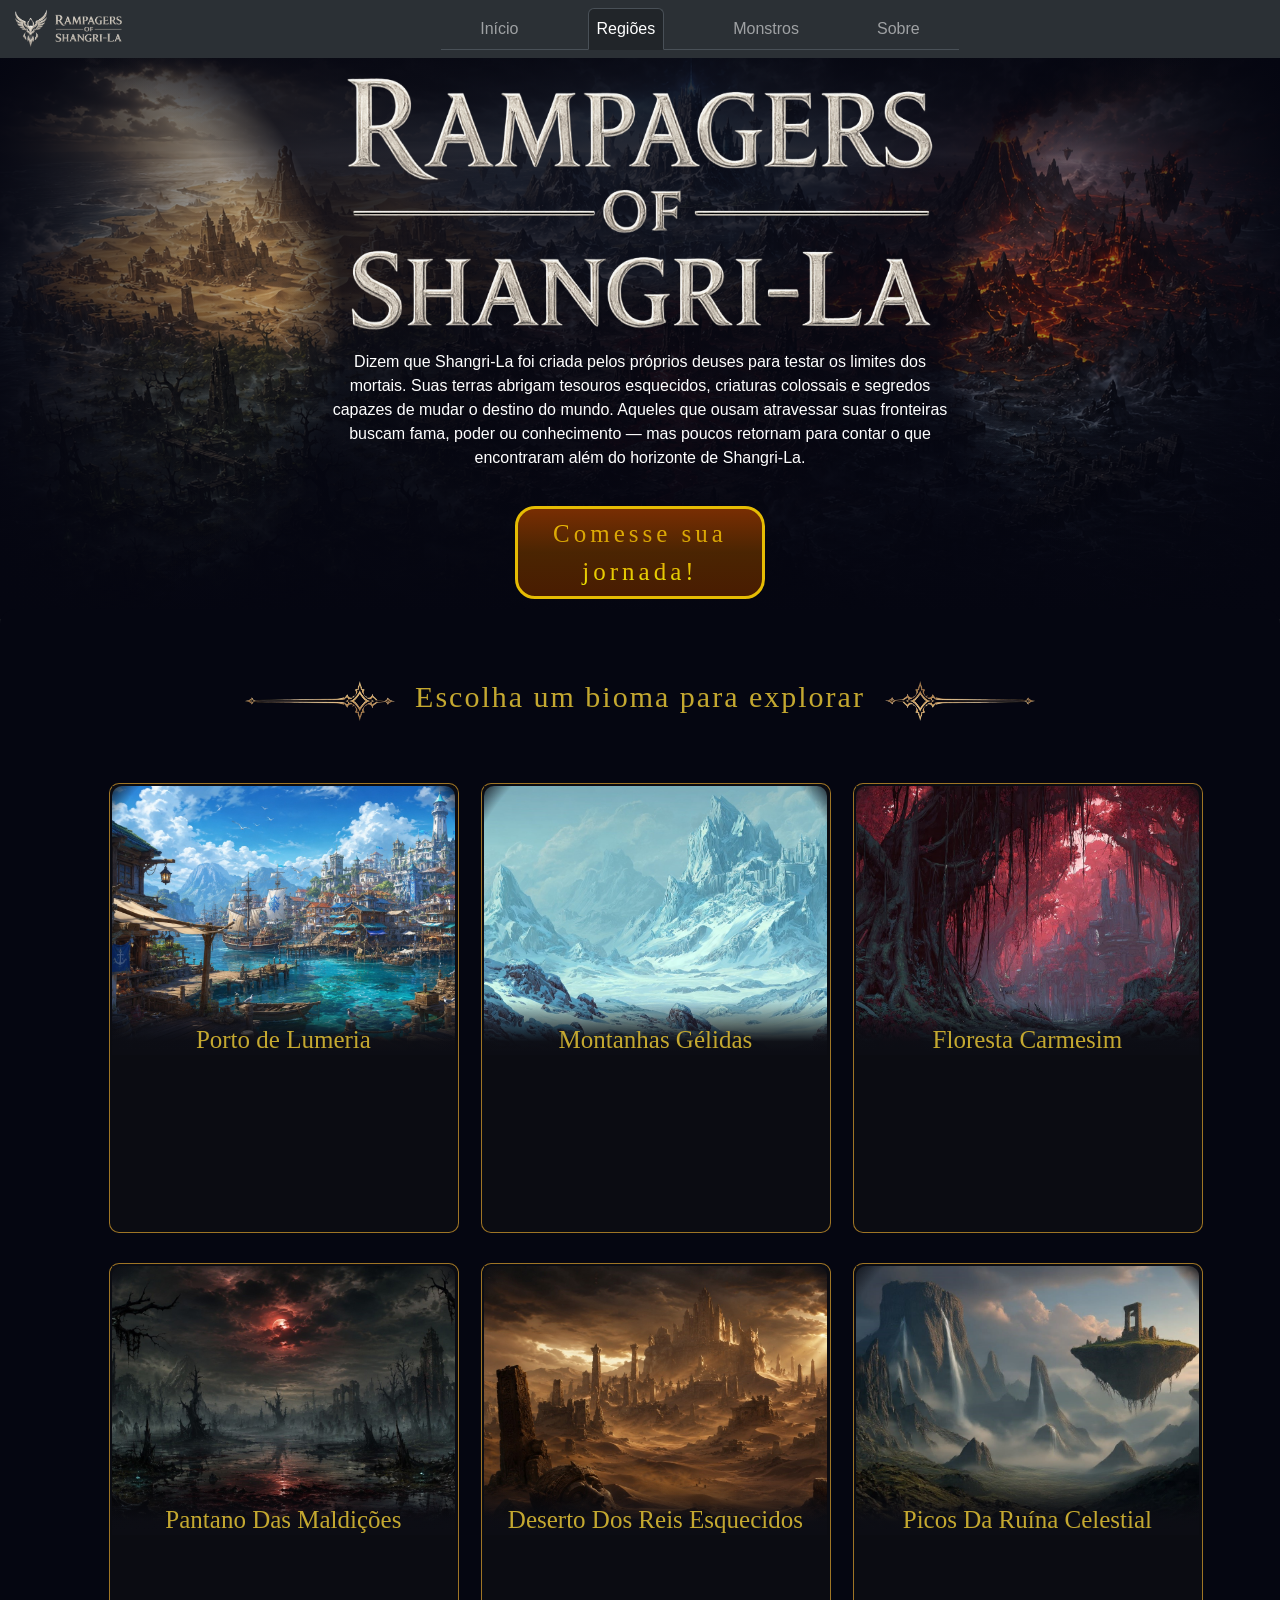
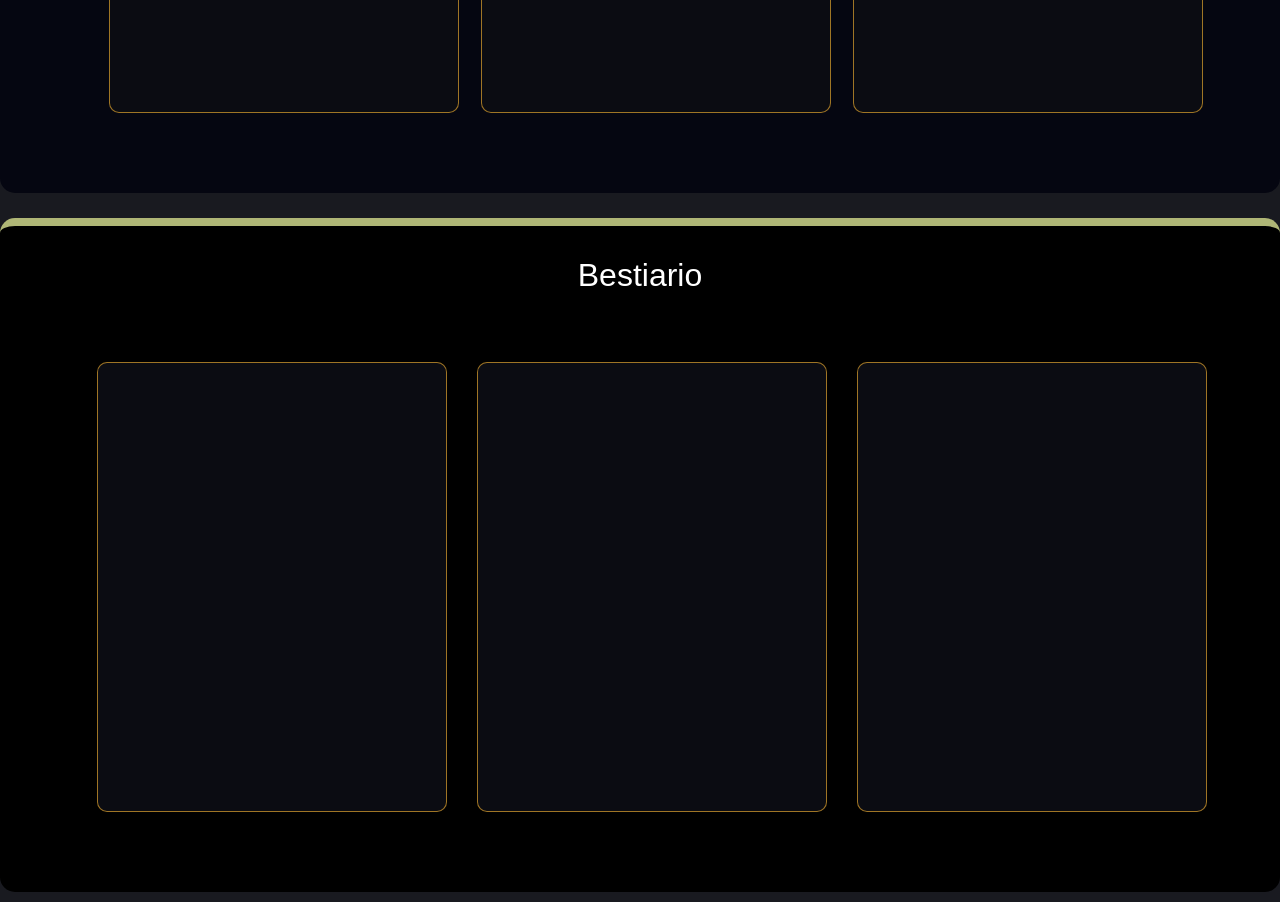
==== commit 2725820d: "feat: 70% Página Inicial Sombra central na hero. Estilização dos card 70% concluída. Cards regiões 7" ====
--- a/Página Inicial/index.html
+++ b/Página Inicial/index.html
@@ -40,9 +40,18 @@
     
     <body>
         <section class="hero" id="inicio">
+
+            <div class="justify-content-center d-flex">
+                <div class="d-sombra-centro d-flex row">
+                    <div class="sombra-left col-6"></div>
+                    <div class="sombra-right col-6"></div>
+                </div>
+            </div>
+
             <div class="d-titulo-inicio">
                 <img class="titulo-inicio" src="./Assets/img/Titulo_RampegesOfShangri-la.png" alt="Rampagers Of Shangri-La">
             </div>
+
             <div class="row">
                 <div class="col-3"></div>
                 <p class="descricao-inicio col-6">
@@ -62,42 +71,72 @@
         <section id="regioes">
             <div class="container">
                 <div class="d-titulo-regioes">
-                    <img class="left-titulo-regioes" src="" alt="">
+                    <img class="left-titulo-regioes" src="./Assets/img/decoracao.png" alt="">
                     <h4 class="titulo-regioes">Escolha um bioma para explorar</h4>
-                    <img class="right-titulo-regioes" src="" alt="">
+                    <img class="right-titulo-regioes" src="./Assets/img/decoracao.png" alt="">
                 </div>
-                <div class="container-regioes d-flex justify-content-center gap-5 flex-wrap">                    
-                    <div class="row justify-content-center">
+                <div class="container-regioes d-flex justify-content-center flex-wrap">                    
+                    
+                    <div class="div-card row justify-content-center d-flex">
+                        <!-- Porto Luméria -->
                         <div class="col-4">
-                            <div class="card-regiao card">
-                                
+                            <div class="card-regiao card d-flex">
+                                <div class="card-img-porto-lumeria card-img d-flex">
+                                    <h1 class="h1-card-regiao">Porto de Lumeria</h1>
+                                </div>
+                                <p class="descricao-regiao"></p>
                             </div>
                         </div>
-                        <div class="col-4">
-                            <div class="card-regiao card">
-                                
+
+                        <!-- Montanhas Gélidas -->
+                        <div class="col-4"> 
+                            <div class="card-regiao card d-flex">
+                                <div class="card-img-montanhas-gelidas card-img d-flex">
+                                    <h1 class="h1-card-regiao">Montanhas Gélidas</h1>
+                                </div>
+                                <p class="descricao-regiao"></p>
                             </div>
                         </div>
+
+                        <!-- Floresta Carmesim -->
                         <div class="col-4">
-                            <div class="card-regiao card">
-                                
+                            <div class="card-regiao card d-flex">
+                                <div class="card-img-floresta-carmesim card-img d-flex">
+                                    <h1 class="h1-card-regiao">Floresta Carmesim</h1>
+                                </div>
+                                <p class="descricao-regiao"></p>
                             </div>
                         </div>
                     </div>
-                    <div class="row justify-content-center">
+                    <div class="div-card row justify-content-center d-flex">
+
+                        <!-- Pantano Das Maldições -->
                         <div class="col-4">
-                            <div class="card-regiao card">
-                                
+                            <div class="card-regiao card d-flex">
+                                <div class="card-img-pantano-maldicoes card-img d-flex">
+                                    <h1 class="h1-card-regiao">Pantano Das Maldições</h1>
+                                </div>
+                                <p class="descricao-regiao"></p>
                             </div>
                         </div>
+
+                        <!-- Deserto Dos Reis Esquecidos -->
                         <div class="col-4">
-                            <div class="card-regiao card">
-                                
+                            <div class="card-regiao card d-flex">
+                                <div class="card-img-deserto-reis-esquecidos card-img d-flex">
+                                    <h1 class="h1-card-regiao">Deserto Dos Reis Esquecidos</h1>
+                                </div>
+                                <p class="descricao-regiao"></p>
                             </div>
                         </div>
+
+                        <!-- Picos Da Ruína Celestial -->
                         <div class="col-4">
-                            <div class="card-regiao card">
-                                
+                            <div class="card-regiao card d-flex">
+                                <div class="card-img-picos-ruina-celestial card-img d-flex">
+                                    <h1 class="h1-card-regiao">Picos Da Ruína Celestial</h1>
+                                </div>
+                                <p class="descricao-regiao"></p>
                             </div>
                         </div>
                     </div>
--- a/Página Inicial/style.css
+++ b/Página Inicial/style.css
@@ -1,7 +1,15 @@
+* {
+    margin: 0;
+    padding: 0;
+    box-sizing: border-box;
+}
+
 body{
     background-color: #0c0d14f1;
     color: white;
     font-family: 'Segoe UI', Tahoma, Geneva, Verdana, sans-serif;
+    margin: 0;
+    padding: 0;
 }
 
 .m-nav-itens{
@@ -15,6 +23,70 @@
     margin: 0;
 }
 
+#inicio{
+    position: relative;
+    z-index: 0;
+    background-image: url('./Assets/img/backgroudPaginaInicial.png');
+    background-size: cover;
+    scroll-margin-top: 80px;
+    justify-content: center;
+    display: block;
+}
+
+#inicio::before {
+  content: "";
+  position: absolute;
+  inset: 0;
+  background: linear-gradient(to top, rgb(5, 6, 17), transparent 60%);
+}
+
+.hero::after {
+  content: "";
+  position: absolute;
+  inset: 0;
+  background: radial-gradient(circle, transparent 40%, rgb(5, 6, 17));
+}
+
+.d-sombra-centro{
+    position: absolute;
+    inset: 0;
+    z-index: 1;
+}
+
+/* sombra da esquerda */
+.sombra-left{
+    position: absolute;
+    
+    left: 0%;
+
+    width: 50%;
+    height: 100%;
+
+    background: radial-gradient(
+    circle at left,
+    transparent 40%,
+    rgba(5, 6, 17, 0.828) 50%,
+    rgba(5, 6, 17, 0.835) 10%
+    );
+}
+
+/* sombra da direita */
+.sombra-right{
+    position: absolute;
+    
+    right: 0%;
+
+    width: 50%;
+    height: 100%;
+
+    background: radial-gradient(
+    circle at right,
+    transparent 40%,
+    rgba(5, 6, 17, 0.828) 50%,
+    rgba(5, 6, 17, 0.835) 10%
+    );
+}
+
 .d-titulo-inicio{
     position: relative;
     z-index: 1;
@@ -23,43 +95,23 @@
 }
 
 .titulo-inicio{
+    position: relative;
+    z-index: 2;
     height: 300px;
     width: 600px;
 }
 
 .descricao-inicio{
     position: relative;
-    z-index: 1;
+    z-index: 2;
     text-align:center;
 }
 
 .espacamento{
-    margin: 50px;
-}
-
-#inicio::before {
-  content: "";
-  position: absolute;
-  inset: 0;
-  background: linear-gradient(to top, rgb(5, 6, 17), transparent 60%);
-}
-
-.hero::after {
-  content: "";
-  position: absolute;
-  inset: 0;
-  background: radial-gradient(circle, transparent 40%, rgb(5, 6, 17));
-}
-
-#inicio{
-    position: relative;
-    z-index: 0;
-    background-image: url('./Assets/img/backgroudPaginaInicial.png');
-    background-size: cover;
-    scroll-margin-top: 80px;
-    justify-content: center;
-    display: inline-block;
-}
+    margin-bottom: 50px;
+}
+
+
 
 .d-btn-explorar{
     z-index: 1;
@@ -68,9 +120,9 @@
     margin: 20px;
     background:linear-gradient(
     to bottom,
-    #eb2a08,
-    #d10404ec, 
-    #ad0101  
+    #792e03,
+    #502701ec, 
+    #491c01  
   );
     border:#e6bc03 3px solid;
 
@@ -103,33 +155,45 @@
     transform: scale(1.05);
 }
 
+.div-card{
+    display: flex;
+    justify-content: center; 
+    flex-wrap: wrap;         
+    width: 100%;
+}
+
+.card-img{
+    width: 98.5%;
+    margin: 2px;
+    border-radius: 10px;
+    border-bottom-left-radius: 0;
+    border-bottom-right-radius: 0;
+    height: 60%;
+    position: relative;
+}
+
 #regioes{
     position: relative;
     z-index: 1;
     background-color: rgb(5, 6, 17);
-    scroll-margin-top: 80px;
+    scroll-margin-top: 60px;
     padding-top: 30px;
     padding-bottom: 80px;
     margin-bottom: 25px;
     margin-top: -10px;
     border-radius: 15px;
 
-    justify-content: center;
-    align-items: center;
-    display: flex;
-}
-
-.d-titulo-regioes{
-    justify-content: center;
-    display: flex;
-    padding-top: 40px;
-    padding-bottom: 30px;
+    flex-direction: column;
+    align-items: center;    
+    justify-content: center;
+    display: flex;
 }
 
 .card-regiao{
     background-color: #0c0d14f1;
-    width: 250px;
-    height: 400px;
+    width: 350px;
+    height: 450px;
+    color: white;
 
     display: flex;
     justify-content: flex-end;
@@ -140,6 +204,207 @@
 
     border-radius: 10px;
     border: 1px solid #c8912ac9;
+}
+
+.d-titulo-regioes{
+    justify-content: center;
+    align-items: center;
+    display: flex;
+    padding-top: 40px;
+    padding-bottom: 30px;
+}
+
+.titulo-regioes{
+    font-size: 30px;
+    font-family: 'Cinzel', serif;
+    letter-spacing: 2px;
+    color: #c4a830;
+   
+}
+
+.left-titulo-regioes{
+    margin-top: 0px;
+    height: 40px;
+    width: 150px;
+    margin-right: 20px;
+}
+
+.right-titulo-regioes{
+    margin-top: 0px;
+    margin-left: 20px;
+    height: 40px;
+    width: 150px;
+    
+    rotate: 180deg;
+}
+.h1-card-regiao{
+    font-family: 'Cinzel', serif;
+    font-size: 25px;
+    color: #c4a830;
+    position: absolute;
+    bottom: 0;   
+    text-align: justify;                
+    margin: 0;
+}
+
+.descricao-regiao{
+    text-align: justify;
+}
+
+/* Porto De Luméria */
+
+.card-img-porto-lumeria{
+    position: absolute;
+    top: 0;
+    left: 0;
+    padding: 10px;
+    background-image:url(./Assets/img/portoDeLumeria.jpeg);
+    background-size: cover;
+    justify-content: center;
+}
+
+.card-img-porto-lumeria::before {
+  content: "";
+  position: absolute;
+  inset: 0;
+  background: linear-gradient(to top, #0c0d14 1%, #0c0d14fa 5%, transparent 20%);
+}
+
+.card-img-porto-lumeria::after {
+  content: "";
+  position: absolute;
+  inset: 0;
+  background: radial-gradient(circle, transparent 90%, #0c0d14ce 100%, #0c0d14c2 30%);
+}
+
+/* Montanhas Gélidas */
+
+.card-img-montanhas-gelidas{
+    position: absolute;
+    top: 0;
+    left: 0;
+    padding: 10px;
+    background-image:url(./Assets/img/montanhasGelidas.jpeg);
+    background-size: cover;
+    justify-content: center;
+}
+
+.card-img-montanhas-gelidas::before {
+  content: "";
+  position: absolute;
+  inset: 0;
+  background: linear-gradient(to top, #0c0d14 1%, #0c0d14fa 5%, transparent 20%);
+}
+
+.card-img-montanhas-gelidas::after {
+  content: "";
+  position: absolute;
+  inset: 0;
+  background: radial-gradient(circle, transparent 90%, #0c0d14ce 100%, #0c0d14c2 30%);
+}
+
+/* Floresta Carmesim */
+
+.card-img-floresta-carmesim{
+    position: absolute;
+    top: 0;
+    left: 0;
+    padding: 10px;
+    background-image:url(./Assets/img/florestaCarmesim.jpeg);
+    background-size: cover;
+    justify-content: center;
+}
+
+.card-img-floresta-carmesim::before {
+  content: "";
+  position: absolute;
+  inset: 0;
+  background: linear-gradient(to top, #0c0d14 1%, #0c0d14fa 5%, transparent 20%);
+}
+
+.card-img-floresta-carmesim::after {
+  content: "";
+  position: absolute;
+  inset: 0;
+  background: radial-gradient(circle, transparent 90%, #0c0d14ce 100%, #0c0d14c2 30%);
+}
+
+/* Pantano Das Maldições */
+
+.card-img-pantano-maldicoes{
+    position: absolute;
+    top: 0;
+    left: 0;
+    padding: 10px;
+    background-image:url(./Assets/img/pantanoDasMaldicoes.jpeg);
+    background-size: cover;
+    justify-content: center;
+}
+
+.card-img-pantano-maldicoes::before {
+  content: "";
+  position: absolute;
+  inset: 0;
+  background: linear-gradient(to top, #0c0d14 1%, #0c0d14fa 5%, transparent 20%);
+}
+
+.card-img-pantano-maldicoes::after {
+  content: "";
+  position: absolute;
+  inset: 0;
+  background: radial-gradient(circle, transparent 90%, #0c0d14ce 100%, #0c0d14c2 30%);
+}
+
+/* Deserto Dos Reis Esquecidos */
+
+.card-img-deserto-reis-esquecidos{
+    position: absolute;
+    top: 0;
+    left: 0;
+    padding: 10px;
+    background-image:url(./Assets/img/desertoDosReisEsquecidos.jpeg);
+    background-size: cover;
+    justify-content: center;
+}
+
+.card-img-deserto-reis-esquecidos::before {
+  content: "";
+  position: absolute;
+  inset: 0;
+  background: linear-gradient(to top, #0c0d14 1%, #0c0d14fa 5%, transparent 20%);
+}
+
+.card-img-deserto-reis-esquecidos::after {
+  content: "";
+  position: absolute;
+  inset: 0;
+  background: radial-gradient(circle, transparent 90%, #0c0d14ce 100%, #0c0d14c2 30%);
+}
+
+/* Picos Da Ruína Celestial */
+
+.card-img-picos-ruina-celestial{
+    position: absolute;
+    top: 0;
+    left: 0;
+    padding: 10px;
+    background-image:url(./Assets/img/picosDaRuinaCelestial.jpeg);
+    background-size: cover;
+    justify-content: center;
+}
+
+.card-img-picos-ruina-celestial::before {
+  content: "";
+  position: absolute;
+  inset: 0;
+  background: linear-gradient(to top, #0c0d14 1%, #0c0d14fa 5%, transparent 20%);
+}
+
+.card-img-picos-ruina-celestial::after {
+  content: "";
+  position: absolute;
+  inset: 0;
+  background: radial-gradient(circle, transparent 90%, #0c0d14ce 100%, #0c0d14c2 30%);
 }
 
 #monstros{
@@ -164,8 +429,9 @@
 
 .card-monstro{
     background-color: #0c0d14f1;
-    width: 250px;
-    height: 400px;
+    width: 350px;
+    height: 450px;
+    color: white;
 
     display: flex;
     justify-content: flex-end;
